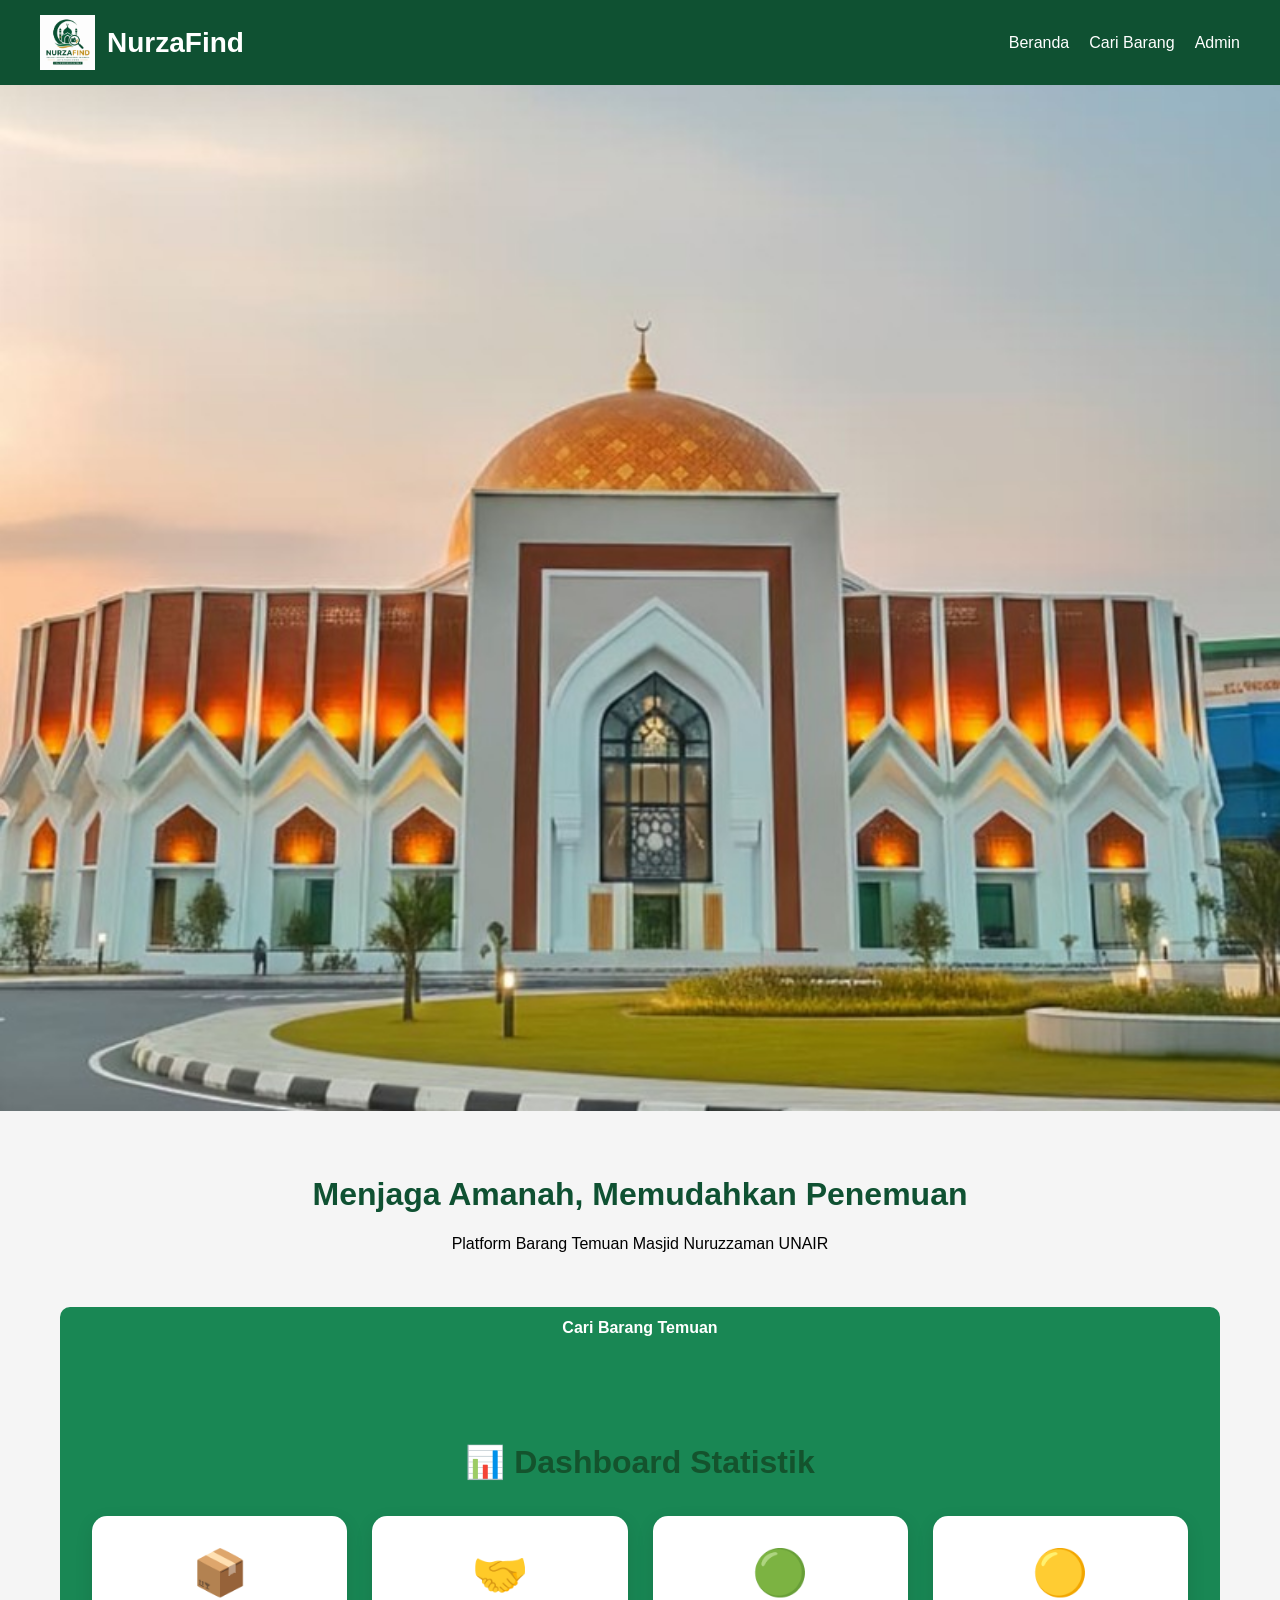
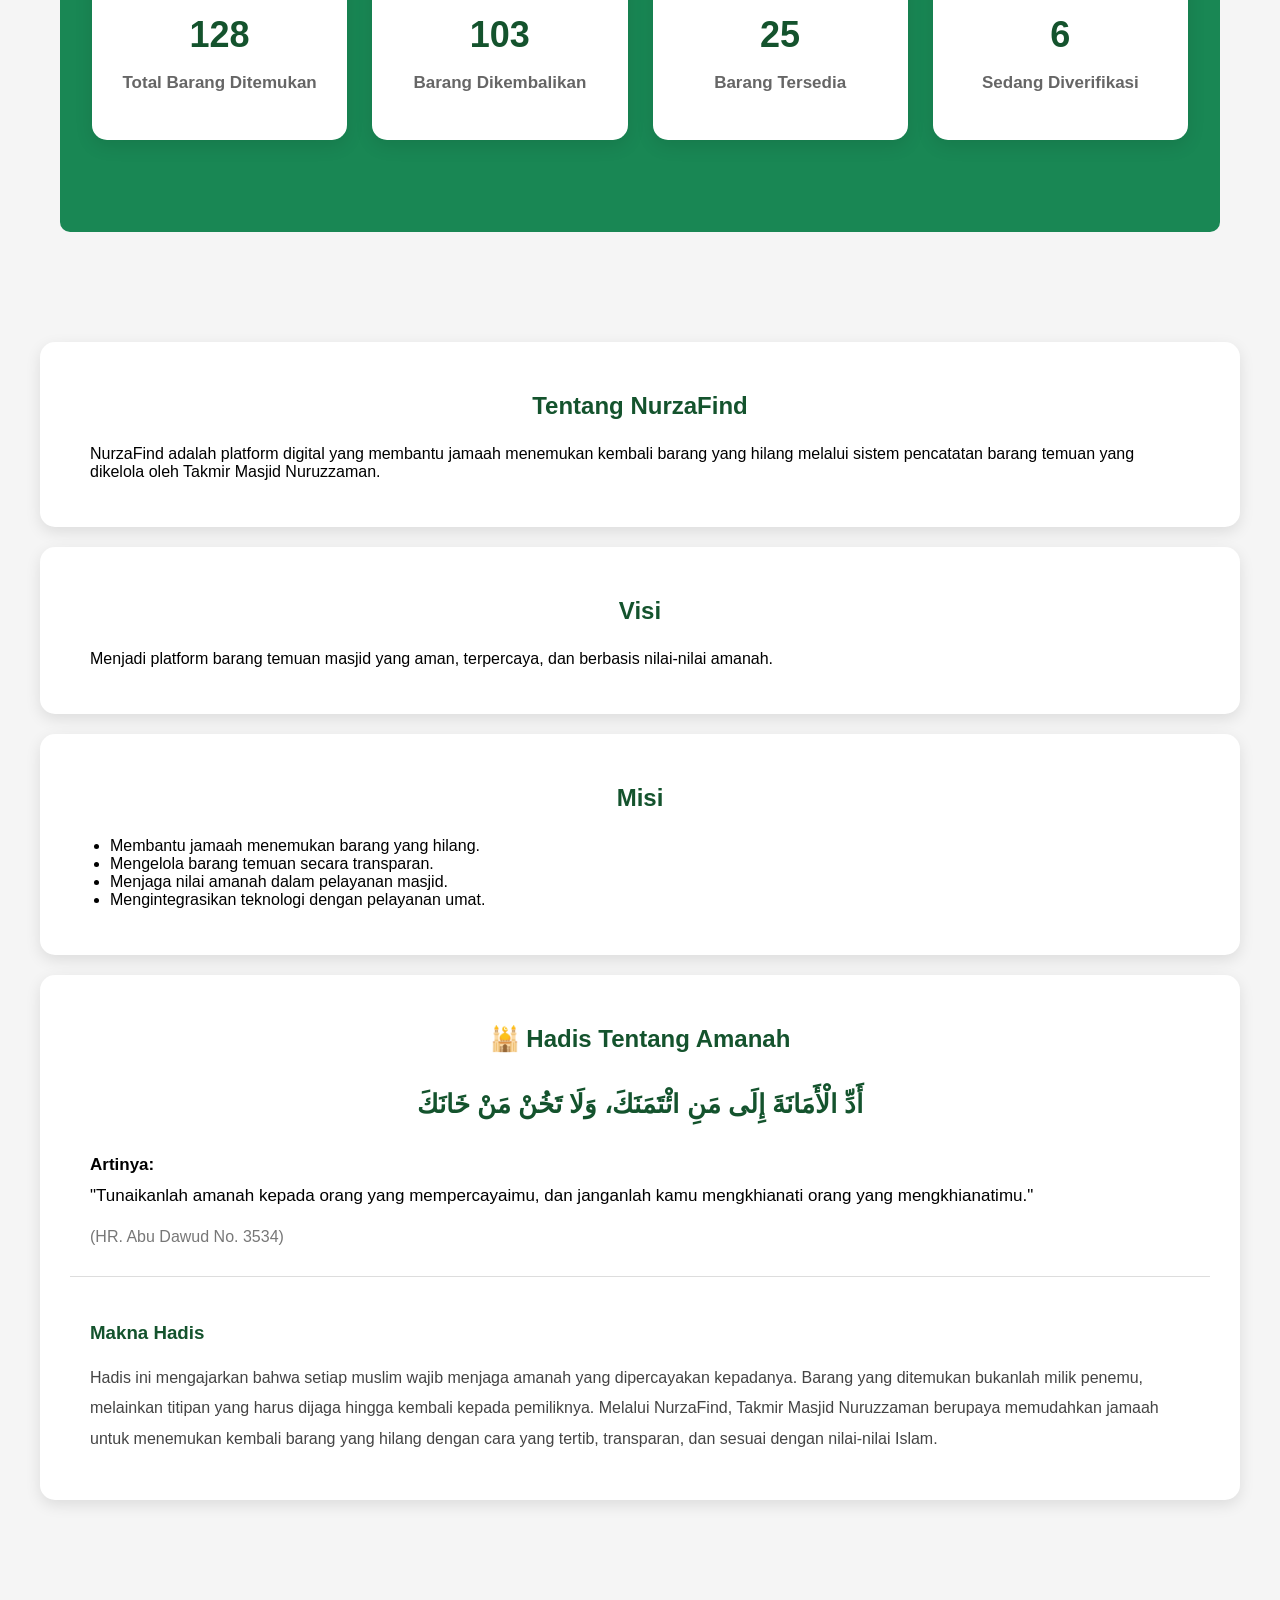
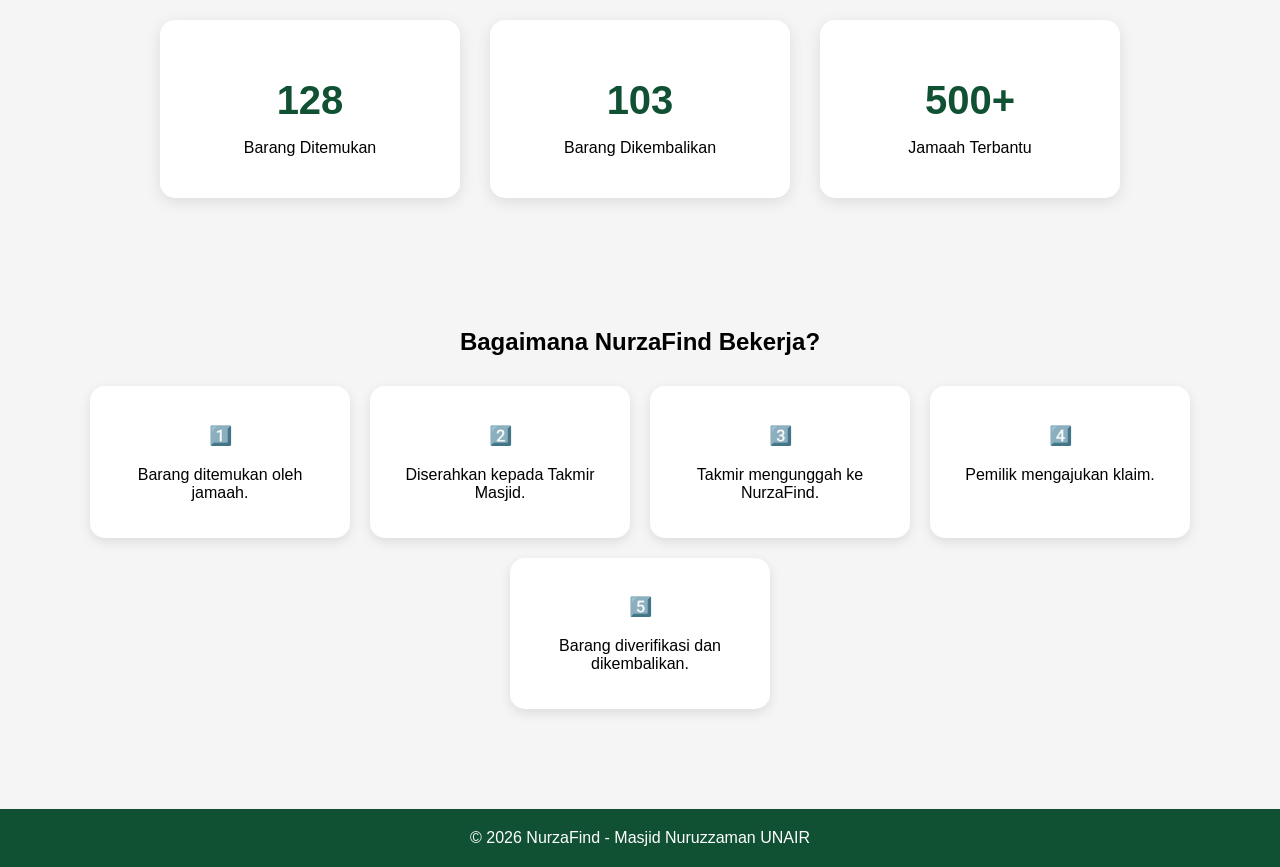
==== index.html @ e304e498 "Prototype NurzaFind" ====
<!DOCTYPE html>
<html lang="id">

<head>
    <meta charset="UTF-8">
    <meta name="viewport" content="width=device-width, initial-scale=1.0">
    <title>NurzaFind</title>

    <link rel="stylesheet" href="style.css">
</head>

<body>

    <nav>
       <div class="logo">

    <img src="assets/logo.png" alt="NurzaFind Logo">

    <span>NurzaFind</span>

</div>

        <ul>
            <li><a href="index.html">Beranda</a></li>
            <li><a href="cari-barang.html">Cari Barang</a></li>
            <li><a href="login.html">Admin</a></li>

</li>
        </ul>
    </nav>

    <div class="hero">
        <img src="assets/Masjid.jpeg" alt="Masjid Nuruzzaman">
    </div>

    <div class="hero-text">
        <h1>Menjaga Amanah, Memudahkan Penemuan</h1>

        <p>
            Platform Barang Temuan Masjid Nuruzzaman UNAIR
        </p>

        <br>

       <a href="cari-barang.html" class="btn">
    Cari Barang Temuan

    <!-- Dashboard Statistik -->
<section class="dashboard-home">

    <h2>📊 Dashboard Statistik</h2>

    <div class="dashboard-grid">

        <div class="dashboard-card">
            <div class="icon">📦</div>
            <h3>128</h3>
            <p>Total Barang Ditemukan</p>
        </div>

        <div class="dashboard-card">
            <div class="icon">🤝</div>
            <h3>103</h3>
            <p>Barang Dikembalikan</p>
        </div>

        <div class="dashboard-card">
            <div class="icon">🟢</div>
            <h3>25</h3>
            <p>Barang Tersedia</p>
        </div>

        <div class="dashboard-card">
            <div class="icon">🟡</div>
            <h3>6</h3>
            <p>Sedang Diverifikasi</p>
        </div>

    </div>

</section>
</a>
        </a>
    </div>

    <div class="section">

        <div class="card">
            <h2>Tentang NurzaFind</h2>

            <p>
                NurzaFind adalah platform digital yang membantu jamaah
                menemukan kembali barang yang hilang melalui sistem
                pencatatan barang temuan yang dikelola oleh Takmir
                Masjid Nuruzzaman.
            </p>
        </div>

        <div class="card">
            <h2>Visi</h2>

            <p>
                Menjadi platform barang temuan masjid yang aman,
                terpercaya, dan berbasis nilai-nilai amanah.
            </p>
        </div>

        <div class="card">
            <h2>Misi</h2>

            <ul>
                <li>Membantu jamaah menemukan barang yang hilang.</li>
                <li>Mengelola barang temuan secara transparan.</li>
                <li>Menjaga nilai amanah dalam pelayanan masjid.</li>
                <li>Mengintegrasikan teknologi dengan pelayanan umat.</li>
            </ul>
        </div>

        <div class="card">

    <h2>🕌 Hadis Tentang Amanah</h2>

    <blockquote>
        أَدِّ الْأَمَانَةَ إِلَى مَنِ ائْتَمَنَكَ، وَلَا تَخُنْ مَنْ خَانَكَ
    </blockquote>

    <p class="arti">
        <strong>Artinya:</strong><br>
        "Tunaikanlah amanah kepada orang yang mempercayaimu, dan janganlah kamu mengkhianati orang yang mengkhianatimu."
    </p>

    <p class="sumber">
        (HR. Abu Dawud No. 3534)
    </p>

    <hr>

    <h3>Makna Hadis</h3>

    <p class="penjelasan">
        Hadis ini mengajarkan bahwa setiap muslim wajib menjaga amanah yang dipercayakan kepadanya. Barang yang ditemukan bukanlah milik penemu, melainkan titipan yang harus dijaga hingga kembali kepada pemiliknya. Melalui NurzaFind, Takmir Masjid Nuruzzaman berupaya memudahkan jamaah untuk menemukan kembali barang yang hilang dengan cara yang tertib, transparan, dan sesuai dengan nilai-nilai Islam.
    </p>

</div>

    </div>

    <div class="stats-home">

    <div class="stat-box">
        <h2>128</h2>
        <p>Barang Ditemukan</p>
    </div>

    <div class="stat-box">
        <h2>103</h2>
        <p>Barang Dikembalikan</p>
    </div>

    <div class="stat-box">
        <h2>500+</h2>
        <p>Jamaah Terbantu</p>
    </div>

</div>

<div class="alur">

    <h2>Bagaimana NurzaFind Bekerja?</h2>

    <div class="alur-container">

        <div class="alur-item">
            <h3>1️⃣</h3>
            <p>Barang ditemukan oleh jamaah.</p>
        </div>

        <div class="alur-item">
            <h3>2️⃣</h3>
            <p>Diserahkan kepada Takmir Masjid.</p>
        </div>

        <div class="alur-item">
            <h3>3️⃣</h3>
            <p>Takmir mengunggah ke NurzaFind.</p>
        </div>

        <div class="alur-item">
            <h3>4️⃣</h3>
            <p>Pemilik mengajukan klaim.</p>
        </div>

        <div class="alur-item">
            <h3>5️⃣</h3>
            <p>Barang diverifikasi dan dikembalikan.</p>
        </div>

    </div>

</div>


    <footer>
        © 2026 NurzaFind - Masjid Nuruzzaman UNAIR
    </footer>

</body>
</html>
---- style.css ----
body{
    margin:0;
    font-family:Arial, sans-serif;
    background-color:#f5f5f5;
}

nav{
    background:#0F5132;
    color:white;
    display:flex;
    justify-content:space-between;
    align-items:center;
    padding:15px 40px;
}

.logo{
    display:flex;
    align-items:center;
    gap:12px;
    font-size:28px;
    font-weight:700;
    color:white;
}

nav ul{
    list-style:none;
    display:flex;
    gap:20px;
    margin:0;
    padding:0;
}

nav a{
    color:white;
    text-decoration:none;
}

.hero img{
    width:100%;
    height: fit-content;
   object-fit: cover;
   object-position: center 50%
}

.hero-text{
    text-align:center;
    padding:40px;
}

.hero-text h1{
    color:#0F5132;
}

.btn{
    background:#198754;
    color:white;
    padding:12px 24px;
    text-decoration:none;
    border-radius:8px;
}

.section{
    max-width:1000px;
    margin:auto;
    padding:20px;
}

.card{
    background:white;
    padding:25px;
    margin-bottom:20px;
    border-radius:12px;
    box-shadow:0 2px 8px rgba(0,0,0,0.1);
}

footer{
    background:#0F5132;
    color:white;
    text-align:center;
    padding:20px;
    margin-top:40px;
}

.card:hover{
    transform:translateY(-5px);
    transition:0.3s;
}

input,
textarea{
    width:100%;
    padding:12px;
    border:1px solid #ccc;
    border-radius:8px;
}

button{
    border:none;
    cursor:pointer;
    font-size:16px;
}

.stats-container{
    display:flex;
    gap:20px;
    justify-content:center;
    flex-wrap:wrap;
}

.stat-box{
    background:white;
    padding:25px;
    width:220px;
    text-align:center;
    border-radius:12px;
    box-shadow:0 2px 8px rgba(0,0,0,0.1);
}

table{
    width:100%;
    border-collapse:collapse;
}

th,
td{
    border:1px solid #ddd;
    padding:12px;
    text-align:center;
}

th{
    background:#0F5132;
    color:white;
}

hr{
    margin:20px 0;
    border:none;
    border-top:1px solid #ddd;
}

.card img{
    border-radius:15px;
    margin-bottom:20px;
}

.section{
    max-width:1200px;
    margin:auto;
    padding:50px 20px;
}

.section h2{
    text-align:center;
    color:#0F5132;
    margin-bottom:15px;
}

.section p{
    text-align:center;
}

.barang-container{
    display:grid;
    grid-template-columns:repeat(auto-fit,minmax(300px,1fr));
    gap:30px;
    margin-top:40px;
}

.card{
    background:white;
    border-radius:15px;
    overflow:hidden;
    box-shadow:0 4px 12px rgba(0,0,0,0.15);
}

.card img{
    width:100%;
    height:220px;
    object-fit:cover;
}

.card h3{
    color:#0F5132;
    padding:15px 20px 0;
}

.card p{
    padding:0 20px;
    text-align:left;
}

.btn{
    display:block;
    margin:20px;
    text-align:center;
    background:#198754;
    color:white;
    text-decoration:none;
    padding:12px;
    border-radius:10px;
    font-weight:bold;
}

.btn:hover{
    background:#146c43;
}

#searchInput{

    width:100%;
    max-width:500px;

    display:block;

    margin:20px auto;

    padding:15px;

    border-radius:10px;

    border:1px solid #ccc;

    font-size:16px;

}

.stats-home{
    display:flex;
    justify-content:center;
    gap:30px;
    margin:50px 0;
    flex-wrap:wrap;
}

.stat-box{
    background:white;
    width:250px;
    padding:25px;
    border-radius:15px;
    text-align:center;
    box-shadow:0 4px 15px rgba(0,0,0,0.1);
}

.stat-box h2{
    color:#0F5132;
    font-size:40px;
    margin-bottom:10px;
}

.alur{
    padding:60px 20px;
    text-align:center;
}

.alur-container{
    display:flex;
    justify-content:center;
    gap:20px;
    flex-wrap:wrap;
    margin-top:30px;
}

.alur-item{
    background:white;
    width:220px;
    padding:20px;
    border-radius:15px;
    box-shadow:0 4px 12px rgba(0,0,0,0.1);
}

.detail-container{
    max-width:1100px;
    margin:50px auto;
    display:flex;
    gap:40px;
    align-items:flex-start;
}

.detail-image img{
    width:420px;
    height:420px;
    object-fit:cover;
    border-radius:15px;
    box-shadow:0 8px 20px rgba(0,0,0,.15);
}

.detail-info{
    flex:1;
}

.detail-info h1{
    font-size:36px;
    margin-bottom:20px;
}

.detail-info p{
    font-size:20px;
    margin:15px 0;
}

.detail-image img{
    width:450px;
    height:450px;
    object-fit:cover;
    border-radius:15px;
    display:block;
    margin:auto;
}

.detail-container{
    max-width:1100px;
    margin:50px auto;
    display:flex;
    gap:40px;
    align-items:flex-start;
}

.logo img{
    width:55px;
    height:55px;
    object-fit:contain;
}

/* ===========================
   DASHBOARD HOMEPAGE
=========================== */

.dashboard-home{
    max-width:1200px;
    margin:60px auto;
    padding:20px;
}

.dashboard-home h2{
    text-align:center;
    color:#14532D;
    margin-bottom:35px;
    font-size:32px;
}

.dashboard-grid{
    display:grid;
    grid-template-columns:repeat(auto-fit,minmax(220px,1fr));
    gap:25px;
}

.dashboard-card{
    background:#ffffff;
    border-radius:15px;
    padding:30px 20px;
    text-align:center;
    box-shadow:0 6px 18px rgba(0,0,0,0.1);
    transition:0.3s;
}

.dashboard-card:hover{
    transform:translateY(-8px);
}

.dashboard-card .icon{
    font-size:45px;
}

.dashboard-card h3{
    font-size:36px;
    color:#14532D;
    margin:15px 0;
}

.dashboard-card p{
    color:#666;
    font-size:17px;
}

.card{
    background:white;
    padding:30px;
    border-radius:15px;
    box-shadow:0 5px 15px rgba(0,0,0,0.1);
}

.card h2{
    text-align:center;
    color:#14532D;
    margin-bottom:25px;
}

.card blockquote{
    text-align:center;
    font-size:26px;
    line-height:2;
    color:#14532D;
    font-weight:bold;
    margin:20px 0;
}

.arti{
    text-align:center;
    font-size:17px;
    line-height:1.8;
}

.sumber{
    text-align:center;
    color:#777;
    margin-bottom:20px;
}

.card hr{
    margin:30px 0;
    border:none;
    border-top:1px solid #ddd;
}

.card h3{
    color:#14532D;
}

.penjelasan{
    text-align:justify;
    line-height:1.9;
    color:#444;
}
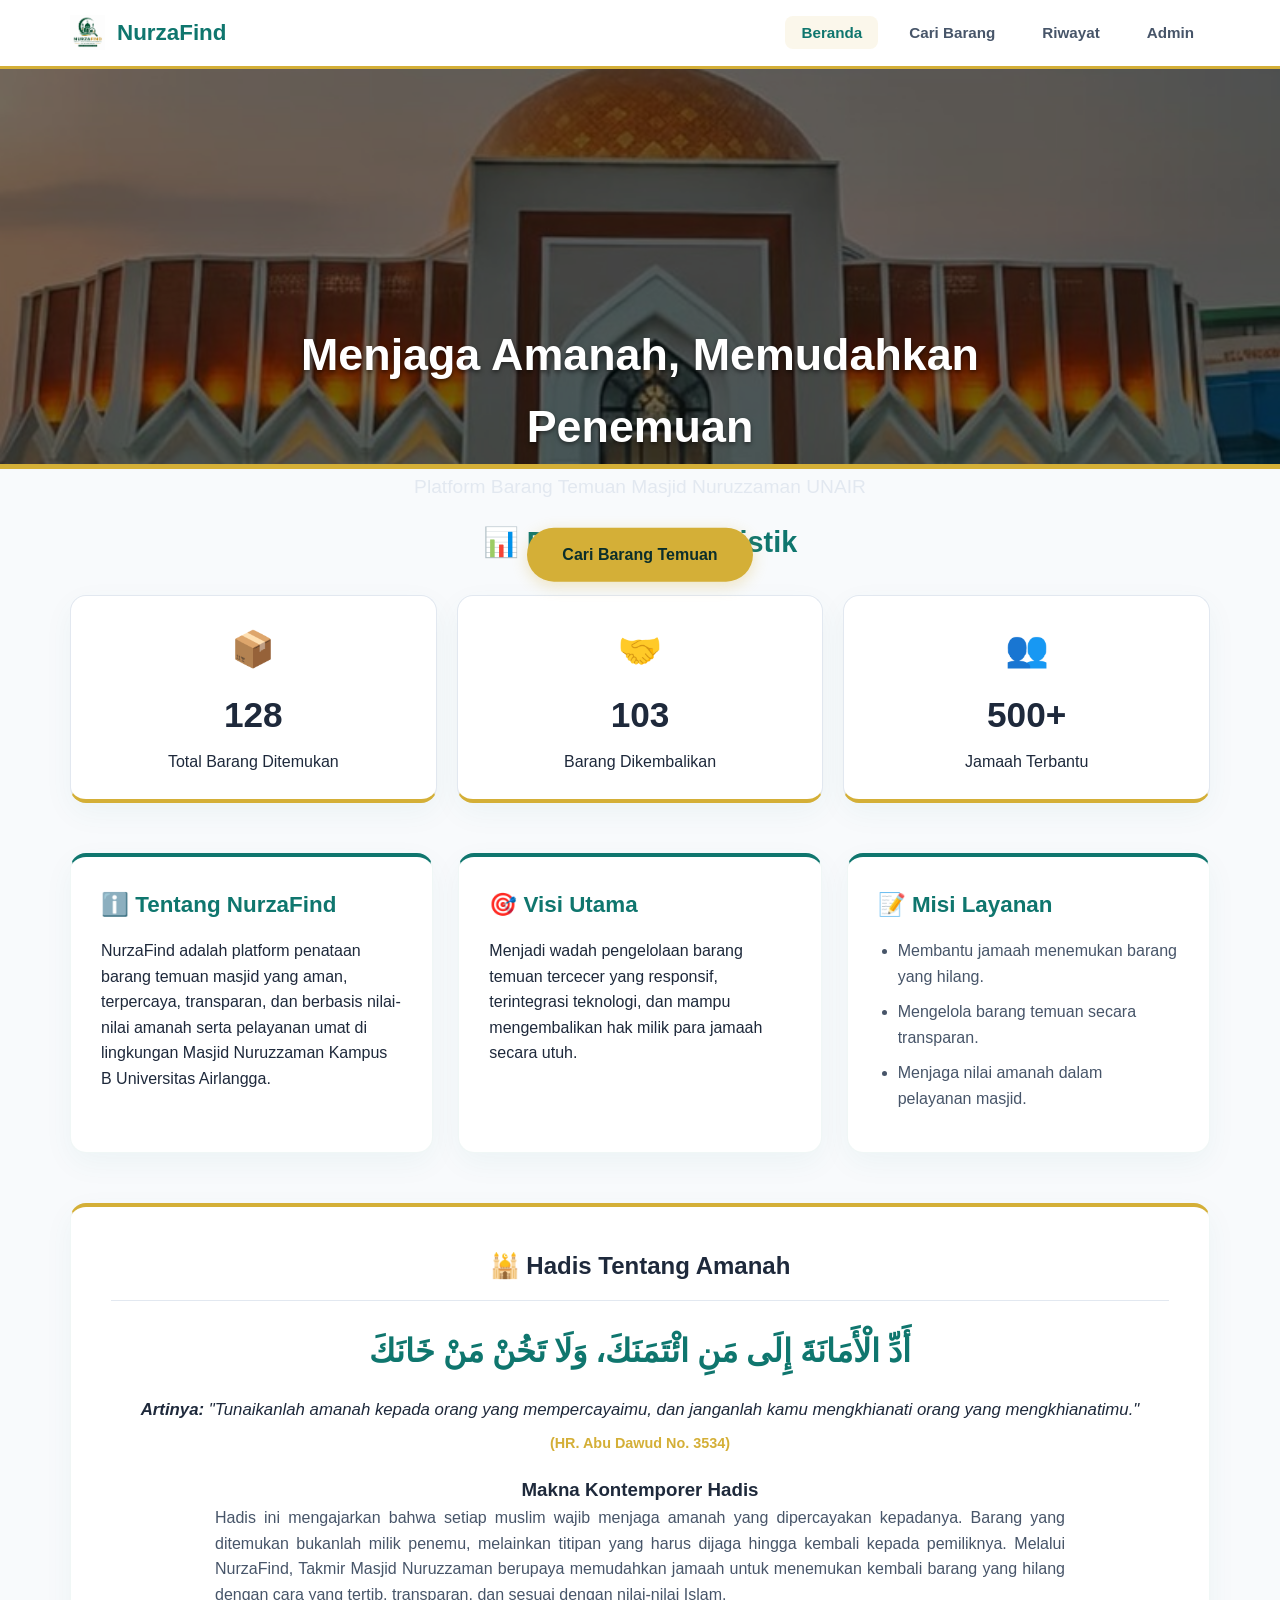
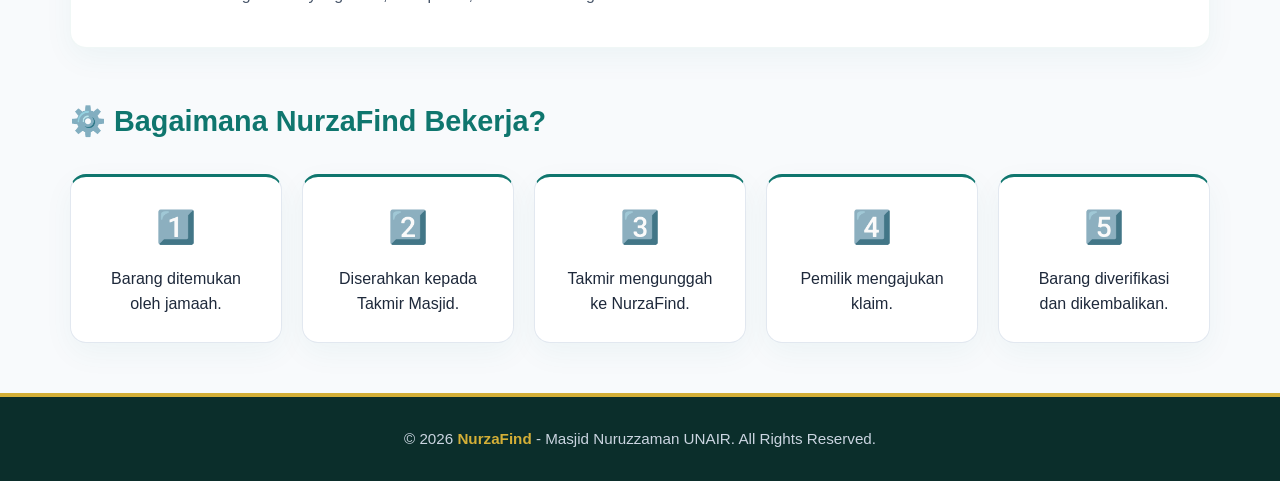
==== commit be6d6b65: "Update halaman riwayat dengan tema emas dan foto baru" ====
--- a/index.html
+++ b/index.html
@@ -4,29 +4,308 @@
 <head>
     <meta charset="UTF-8">
     <meta name="viewport" content="width=device-width, initial-scale=1.0">
-    <title>NurzaFind</title>
-
-    <link rel="stylesheet" href="style.css">
+    <title>NurzaFind | Sistem Informasi Barang Temuan Masjid Nuruzzaman</title>
+    <style>
+        :root {
+            --primary: #0f766e;
+            --primary-dark: #0b5e57;
+            --gold: #d4af37;
+            --gold-light: #fbf7eb;
+            --text: #1e293b;
+            --muted: #64748b;
+            --border: #e2e8f0;
+            --shadow: 0 10px 30px rgba(15, 118, 110, 0.05);
+            --radius: 16px;
+        }
+
+        * {
+            box-sizing: border-box;
+            margin: 0;
+            padding: 0;
+        }
+
+        body {
+            font-family: 'Segoe UI', Tahoma, Geneva, Verdana, sans-serif;
+            background: #f8fafc;
+            color: var(--text);
+            line-height: 1.6;
+        }
+
+        nav {
+            background: rgba(255, 255, 255, 0.95);
+            backdrop-filter: blur(10px);
+            border-bottom: 3px solid var(--gold);
+            position: sticky;
+            top: 0;
+            z-index: 1000;
+            padding: 15px 0;
+        }
+
+        .nav-container {
+            width: min(1140px, 92%);
+            margin: 0 auto;
+            display: flex;
+            justify-content: space-between;
+            align-items: center;
+        }
+
+        .logo {
+            display: flex;
+            align-items: center;
+            gap: 12px;
+            font-weight: 700;
+            font-size: 1.4rem;
+            color: var(--primary);
+        }
+
+        .logo img {
+            height: 35px;
+            width: auto;
+        }
+
+        nav ul {
+            display: flex;
+            list-style: none;
+            gap: 15px;
+        }
+
+        nav a {
+            text-decoration: none;
+            color: #475569;
+            font-weight: 600;
+            transition: 0.2s ease;
+            padding: 8px 16px;
+            border-radius: 8px;
+            font-size: 0.95rem;
+        }
+
+        nav a:hover, nav a.active {
+            color: var(--primary);
+            background: var(--gold-light);
+        }
+
+        .hero {
+            position: relative;
+            height: 400px;
+            overflow: hidden;
+            border-bottom: 5px solid var(--gold);
+        }
+
+        .hero img {
+            width: 100%;
+            height: 100%;
+            object-fit: cover;
+            filter: brightness(45%);
+        }
+
+        .hero-text {
+            position: absolute;
+            top: 50%;
+            left: 50%;
+            transform: translate(-50%, -50%);
+            text-align: center;
+            color: white;
+            width: min(800px, 90%);
+        }
+
+        .hero-text h1 {
+            font-size: 2.8rem;
+            margin-bottom: 10px;
+            text-shadow: 0 2px 4px rgba(0,0,0,0.5);
+        }
+
+        .hero-text p {
+            font-size: 1.2rem;
+            color: #e2e8f0;
+            margin-bottom: 25px;
+        }
+
+        .btn {
+            display: inline-block;
+            background: var(--gold);
+            color: #0b2e2b;
+            text-decoration: none;
+            padding: 14px 35px;
+            font-weight: 700;
+            border-radius: 30px;
+            transition: all 0.3s ease;
+            box-shadow: 0 4px 15px rgba(212, 175, 55, 0.3);
+        }
+
+        .btn:hover {
+            background: #e5bf43;
+            transform: translateY(-2px);
+        }
+
+        .section {
+            width: min(1140px, 92%);
+            margin: 50px auto;
+        }
+
+        .dashboard-home {
+            margin-bottom: 50px;
+            text-align: center;
+        }
+
+        .dashboard-home h2, .alur h2 {
+            color: var(--primary);
+            margin-bottom: 30px;
+            font-size: 1.8rem;
+        }
+
+        .dashboard-grid {
+            display: grid;
+            grid-template-columns: repeat(auto-fit, minmax(220px, 1fr));
+            gap: 20px;
+        }
+
+        .dashboard-card {
+            background: #ffffff;
+            padding: 25px;
+            border-radius: var(--radius);
+            text-align: center;
+            box-shadow: var(--shadow);
+            border: 1px solid var(--border);
+            border-bottom: 4px solid var(--gold);
+            transition: transform 0.3s ease;
+        }
+
+        .dashboard-card:hover {
+            transform: translateY(-5px);
+        }
+
+        .dashboard-card .icon {
+            font-size: 2.2rem;
+            margin-bottom: 10px;
+        }
+
+        .dashboard-card h3 {
+            font-size: 2.2rem;
+            color: var(--text);
+            margin-bottom: 5px;
+        }
+
+        .grid-container {
+            display: grid;
+            grid-template-columns: repeat(auto-fit, minmax(300px, 1fr));
+            gap: 25px;
+            margin-bottom: 50px;
+        }
+
+        .card {
+            background: #ffffff;
+            border-radius: var(--radius);
+            box-shadow: var(--shadow);
+            padding: 30px;
+            border: 1px solid rgba(15, 118, 110, 0.06);
+            border-top: 4px solid var(--primary);
+        }
+
+        .card h2 {
+            color: var(--primary);
+            font-size: 1.4rem;
+            margin-bottom: 15px;
+        }
+
+        .card ul {
+            padding-left: 20px;
+            color: #475569;
+        }
+
+        .card li {
+            margin-bottom: 10px;
+        }
+
+        .hadis-card {
+            background: #ffffff;
+            border-radius: var(--radius);
+            box-shadow: var(--shadow);
+            padding: 40px;
+            border: 1px solid rgba(15, 118, 110, 0.06);
+            border-top: 4px solid var(--gold);
+            text-align: center;
+            margin-bottom: 50px;
+        }
+
+        blockquote {
+            font-size: 2rem;
+            color: var(--primary);
+            font-weight: 700;
+            margin-bottom: 20px;
+            direction: rtl;
+            font-family: 'Times New Roman', Times, serif;
+        }
+
+        .arti {
+            font-size: 1.05rem;
+            color: var(--text);
+            margin-bottom: 8px;
+            font-style: italic;
+        }
+
+        .sumber {
+            font-size: 0.9rem;
+            color: var(--gold);
+            font-weight: bold;
+            margin-bottom: 20px;
+        }
+
+        .penjelasan {
+            color: #475569;
+            text-align: justify;
+            max-width: 850px;
+            margin: 0 auto;
+        }
+
+        .alur-container {
+            display: grid;
+            grid-template-columns: repeat(auto-fit, minmax(200px, 1fr));
+            gap: 20px;
+            margin-top: 20px;
+        }
+
+        .alur-item {
+            background: #ffffff;
+            padding: 25px;
+            border-radius: var(--radius);
+            text-align: center;
+            box-shadow: var(--shadow);
+            border: 1px solid var(--border);
+            border-top: 3px solid var(--primary);
+        }
+
+        .alur-item h3 {
+            font-size: 2rem;
+            margin-bottom: 12px;
+        }
+
+        footer {
+            background: #0b2e2b;
+            color: #cbd5e1;
+            text-align: center;
+            padding: 30px 0;
+            border-top: 4px solid var(--gold);
+            font-size: 0.95rem;
+            margin-top: 50px;
+        }
+    </style>
 </head>
 
 <body>
 
     <nav>
-       <div class="logo">
-
-    <img src="assets/logo.png" alt="NurzaFind Logo">
-
-    <span>NurzaFind</span>
-
-</div>
-
-        <ul>
-            <li><a href="index.html">Beranda</a></li>
-            <li><a href="cari-barang.html">Cari Barang</a></li>
-            <li><a href="login.html">Admin</a></li>
-
-</li>
-        </ul>
+        <div class="nav-container">
+            <div class="logo">
+                <img src="assets/logo.png" alt="Logo">
+                <span>NurzaFind</span>
+            </div>
+            <ul>
+                <li><a href="index.html" class="active">Beranda</a></li>
+                <li><a href="cari-barang.html">Cari Barang</a></li>
+                <li><a href="riwayat.html">Riwayat</a></li>
+                <li><a href="login.html">Admin</a></li>
+            </ul>
+        </div>
     </nav>
 
     <div class="hero">
@@ -35,173 +314,63 @@
 
     <div class="hero-text">
         <h1>Menjaga Amanah, Memudahkan Penemuan</h1>
-
-        <p>
-            Platform Barang Temuan Masjid Nuruzzaman UNAIR
-        </p>
-
-        <br>
-
-       <a href="cari-barang.html" class="btn">
-    Cari Barang Temuan
-
-    <!-- Dashboard Statistik -->
-<section class="dashboard-home">
-
-    <h2>📊 Dashboard Statistik</h2>
-
-    <div class="dashboard-grid">
-
-        <div class="dashboard-card">
-            <div class="icon">📦</div>
-            <h3>128</h3>
-            <p>Total Barang Ditemukan</p>
-        </div>
-
-        <div class="dashboard-card">
-            <div class="icon">🤝</div>
-            <h3>103</h3>
-            <p>Barang Dikembalikan</p>
-        </div>
-
-        <div class="dashboard-card">
-            <div class="icon">🟢</div>
-            <h3>25</h3>
-            <p>Barang Tersedia</p>
-        </div>
-
-        <div class="dashboard-card">
-            <div class="icon">🟡</div>
-            <h3>6</h3>
-            <p>Sedang Diverifikasi</p>
-        </div>
-
+        <p>Platform Barang Temuan Masjid Nuruzzaman UNAIR</p>
+        <a href="cari-barang.html" class="btn">Cari Barang Temuan</a>
     </div>
 
-</section>
-</a>
-        </a>
-    </div>
-
-    <div class="section">
-
-        <div class="card">
-            <h2>Tentang NurzaFind</h2>
-
-            <p>
-                NurzaFind adalah platform digital yang membantu jamaah
-                menemukan kembali barang yang hilang melalui sistem
-                pencatatan barang temuan yang dikelola oleh Takmir
-                Masjid Nuruzzaman.
-            </p>
-        </div>
-
-        <div class="card">
-            <h2>Visi</h2>
-
-            <p>
-                Menjadi platform barang temuan masjid yang aman,
-                terpercaya, dan berbasis nilai-nilai amanah.
-            </p>
-        </div>
-
-        <div class="card">
-            <h2>Misi</h2>
-
-            <ul>
-                <li>Membantu jamaah menemukan barang yang hilang.</li>
-                <li>Mengelola barang temuan secara transparan.</li>
-                <li>Menjaga nilai amanah dalam pelayanan masjid.</li>
-                <li>Mengintegrasikan teknologi dengan pelayanan umat.</li>
-            </ul>
-        </div>
-
-        <div class="card">
-
-    <h2>🕌 Hadis Tentang Amanah</h2>
-
-    <blockquote>
-        أَدِّ الْأَمَانَةَ إِلَى مَنِ ائْتَمَنَكَ، وَلَا تَخُنْ مَنْ خَانَكَ
-    </blockquote>
-
-    <p class="arti">
-        <strong>Artinya:</strong><br>
-        "Tunaikanlah amanah kepada orang yang mempercayaimu, dan janganlah kamu mengkhianati orang yang mengkhianatimu."
-    </p>
-
-    <p class="sumber">
-        (HR. Abu Dawud No. 3534)
-    </p>
-
-    <hr>
-
-    <h3>Makna Hadis</h3>
-
-    <p class="penjelasan">
-        Hadis ini mengajarkan bahwa setiap muslim wajib menjaga amanah yang dipercayakan kepadanya. Barang yang ditemukan bukanlah milik penemu, melainkan titipan yang harus dijaga hingga kembali kepada pemiliknya. Melalui NurzaFind, Takmir Masjid Nuruzzaman berupaya memudahkan jamaah untuk menemukan kembali barang yang hilang dengan cara yang tertib, transparan, dan sesuai dengan nilai-nilai Islam.
-    </p>
-
-</div>
-
-    </div>
-
-    <div class="stats-home">
-
-    <div class="stat-box">
-        <h2>128</h2>
-        <p>Barang Ditemukan</p>
-    </div>
-
-    <div class="stat-box">
-        <h2>103</h2>
-        <p>Barang Dikembalikan</p>
-    </div>
-
-    <div class="stat-box">
-        <h2>500+</h2>
-        <p>Jamaah Terbantu</p>
-    </div>
-
-</div>
-
-<div class="alur">
-
-    <h2>Bagaimana NurzaFind Bekerja?</h2>
-
-    <div class="alur-container">
-
-        <div class="alur-item">
-            <h3>1️⃣</h3>
-            <p>Barang ditemukan oleh jamaah.</p>
-        </div>
-
-        <div class="alur-item">
-            <h3>2️⃣</h3>
-            <p>Diserahkan kepada Takmir Masjid.</p>
-        </div>
-
-        <div class="alur-item">
-            <h3>3️⃣</h3>
-            <p>Takmir mengunggah ke NurzaFind.</p>
-        </div>
-
-        <div class="alur-item">
-            <h3>4️⃣</h3>
-            <p>Pemilik mengajukan klaim.</p>
-        </div>
-
-        <div class="alur-item">
-            <h3>5️⃣</h3>
-            <p>Barang diverifikasi dan dikembalikan.</p>
-        </div>
-
-    </div>
-
-</div>
-
+    <main class="section">
+        <section class="dashboard-home">
+            <h2>📊 Dashboard Statistik</h2>
+            <div class="dashboard-grid">
+                <div class="dashboard-card"><div class="icon">📦</div><h3>128</h3><p>Total Barang Ditemukan</p></div>
+                <div class="dashboard-card"><div class="icon">🤝</div><h3>103</h3><p>Barang Dikembalikan</p></div>
+                <div class="dashboard-card"><div class="icon">👥</div><h3>500+</h3><p>Jamaah Terbantu</p></div>
+            </div>
+        </section>
+
+        <section class="grid-container">
+            <div class="card">
+                <h2>ℹ️ Tentang NurzaFind</h2>
+                <p>NurzaFind adalah platform penataan barang temuan masjid yang aman, terpercaya, transparan, dan berbasis nilai-nilai amanah serta pelayanan umat di lingkungan Masjid Nuruzzaman Kampus B Universitas Airlangga.</p>
+            </div>
+            <div class="card">
+                <h2>🎯 Visi Utama</h2>
+                <p>Menjadi wadah pengelolaan barang temuan tercecer yang responsif, terintegrasi teknologi, dan mampu mengembalikan hak milik para jamaah secara utuh.</p>
+            </div>
+            <div class="card">
+                <h2>📝 Misi Layanan</h2>
+                <ul>
+                    <li>Membantu jamaah menemukan barang yang hilang.</li>
+                    <li>Mengelola barang temuan secara transparan.</li>
+                    <li>Menjaga nilai amanah dalam pelayanan masjid.</li>
+                </ul>
+            </div>
+        </section>
+
+        <section class="hadis-card">
+            <h2>🕌 Hadis Tentang Amanah</h2>
+            <hr style="border: 0; height: 1px; background: var(--border); margin: 15px 0 25px;">
+            <blockquote>أَدِّ الْأَمَانَةَ إِلَى مَنِ ائْتَمَنَكَ، وَلَا تَخُنْ مَنْ خَانَكَ</blockquote>
+            <p class="arti"><strong>Artinya:</strong> "Tunaikanlah amanah kepada orang yang mempercayaimu, dan janganlah kamu mengkhianati orang yang mengkhianatimu."</p>
+            <p class="sumber">(HR. Abu Dawud No. 3534)</p>
+            <h3>Makna Kontemporer Hadis</h3>
+            <p class="penjelasan">Hadis ini mengajarkan bahwa setiap muslim wajib menjaga amanah yang dipercayakan kepadanya. Barang yang ditemukan bukanlah milik penemu, melainkan titipan yang harus dijaga hingga kembali kepada pemiliknya. Melalui NurzaFind, Takmir Masjid Nuruzzaman berupaya memudahkan jamaah untuk menemukan kembali barang yang hilang dengan cara yang tertib, transparan, dan sesuai dengan nilai-nilai Islam.</p>
+        </section>
+
+        <section class="alur">
+            <h2>⚙️ Bagaimana NurzaFind Bekerja?</h2>
+            <div class="alur-container">
+                <div class="alur-item"><h3>1️⃣</h3><p>Barang ditemukan oleh jamaah.</p></div>
+                <div class="alur-item"><h3>2️⃣</h3><p>Diserahkan kepada Takmir Masjid.</p></div>
+                <div class="alur-item"><h3>3️⃣</h3><p>Takmir mengunggah ke NurzaFind.</p></div>
+                <div class="alur-item"><h3>4️⃣</h3><p>Pemilik mengajukan klaim.</p></div>
+                <div class="alur-item"><h3>5️⃣</h3><p>Barang diverifikasi dan dikembalikan.</p></div>
+            </div>
+        </section>
+    </main>
 
     <footer>
-        © 2026 NurzaFind - Masjid Nuruzzaman UNAIR
+        <p>&copy; 2026 <span style="color:var(--gold); font-weight: bold;">NurzaFind</span> - Masjid Nuruzzaman UNAIR. All Rights Reserved.</p>
     </footer>
 
 </body>
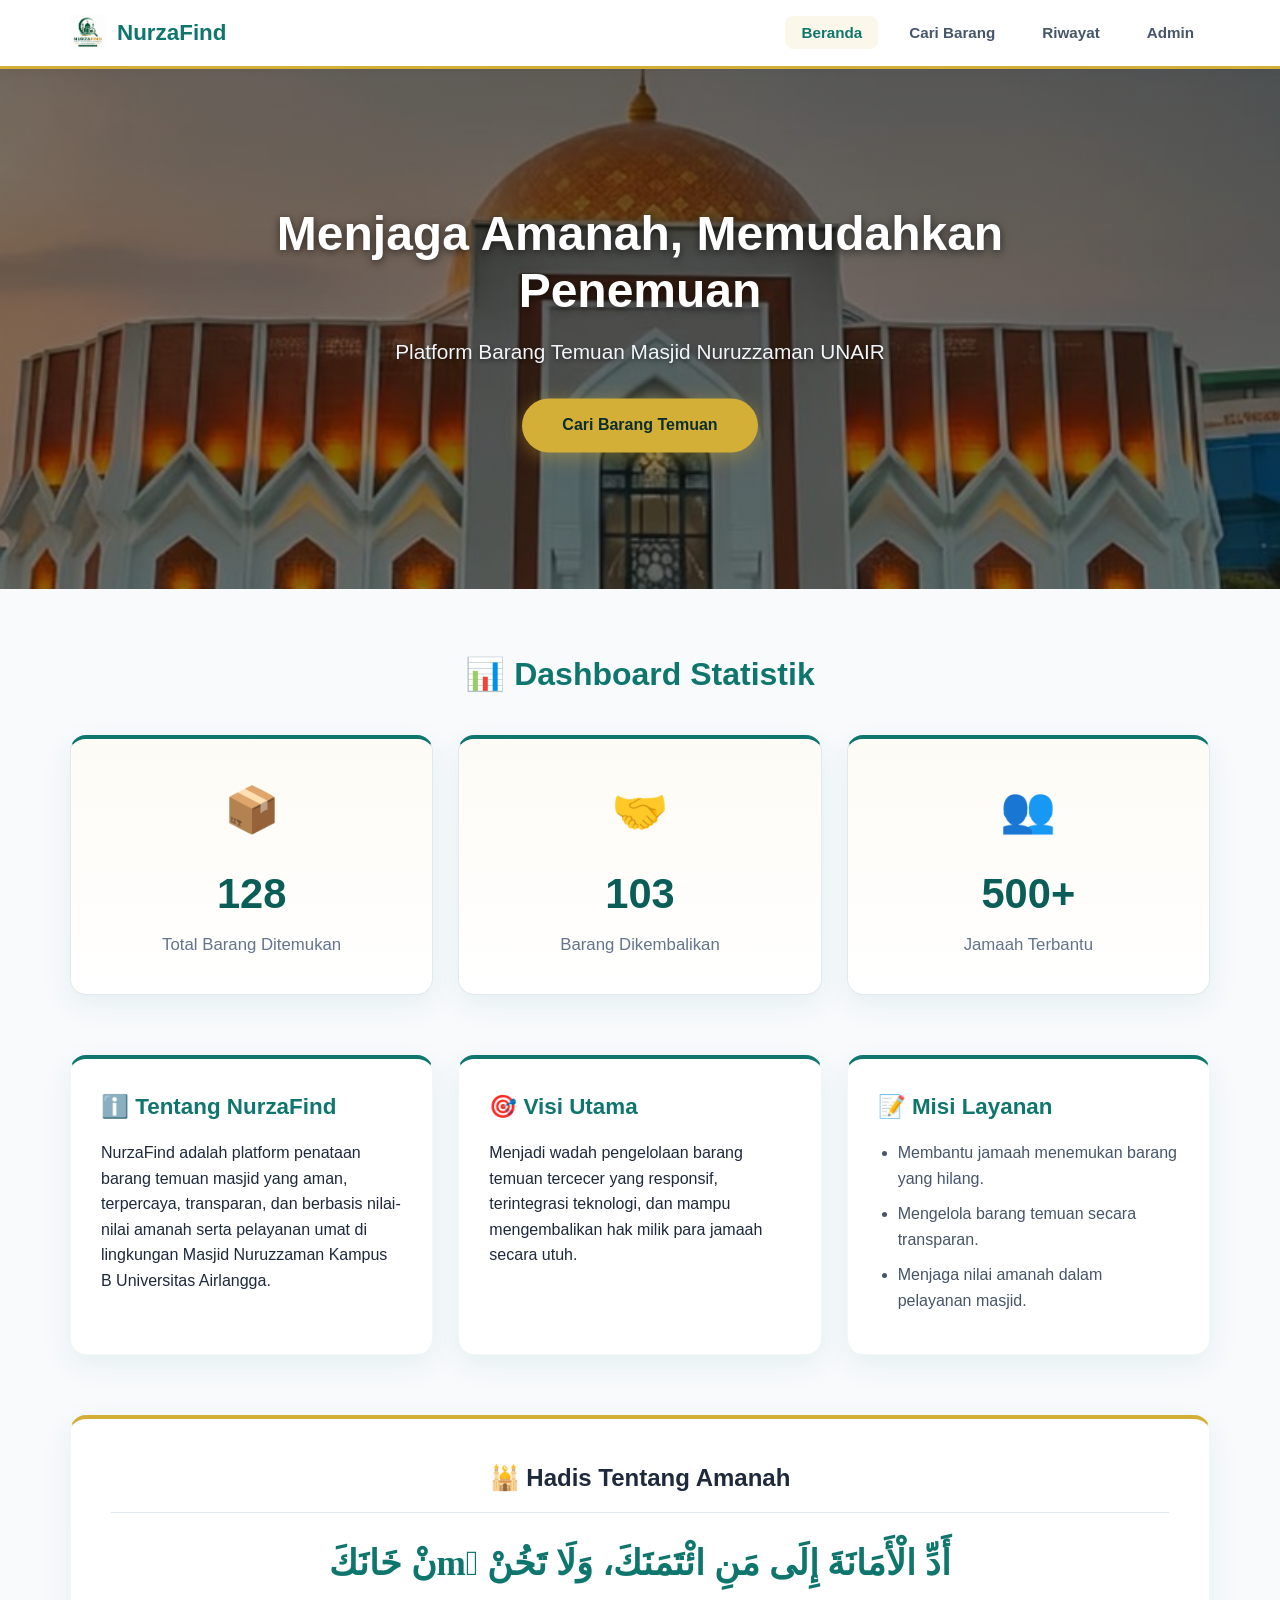
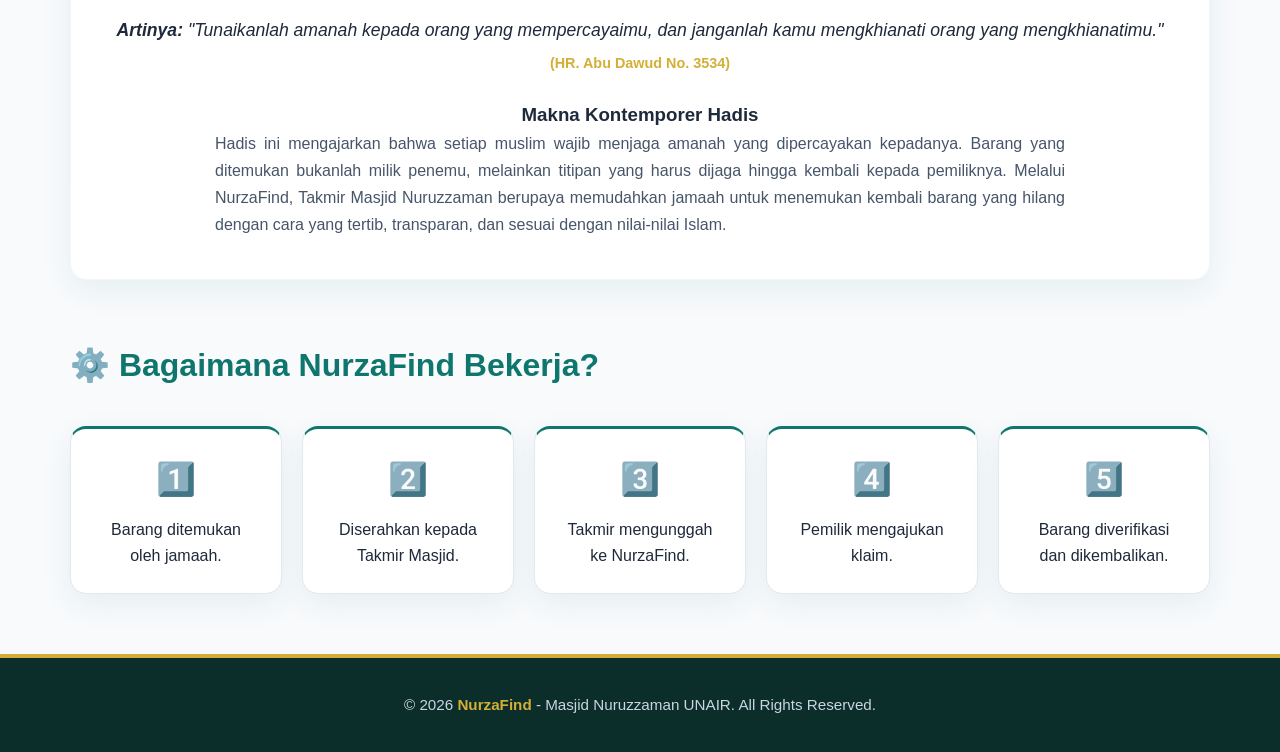
==== commit 831a7d2a: "message" ====
--- a/index.html
+++ b/index.html
@@ -14,7 +14,7 @@
             --text: #1e293b;
             --muted: #64748b;
             --border: #e2e8f0;
-            --shadow: 0 10px 30px rgba(15, 118, 110, 0.05);
+            --shadow: 0 10px 30px rgba(15, 118, 110, 0.08);
             --radius: 16px;
         }
 
@@ -31,6 +31,7 @@
             line-height: 1.6;
         }
 
+        /* NAVBAR */
         nav {
             background: rgba(255, 255, 255, 0.95);
             backdrop-filter: blur(10px);
@@ -39,6 +40,7 @@
             top: 0;
             z-index: 1000;
             padding: 15px 0;
+            box-shadow: 0 2px 10px rgba(0,0,0,0.03);
         }
 
         .nav-container {
@@ -84,18 +86,32 @@
             background: var(--gold-light);
         }
 
-        .hero {
+        /* HERO SECTION - PERBAIKAN TOTAL */
+        .hero-container {
             position: relative;
-            height: 400px;
+            width: 100%;
+            height: 520px; /* Tinggi ideal layar desktop */
+            background: var(--primary-dark);
             overflow: hidden;
-            border-bottom: 5px solid var(--gold);
-        }
-
-        .hero img {
+        }
+
+        .hero-container::after {
+            content: '';
+            position: absolute;
+            top: 0;
+            left: 0;
+            width: 100%;
+            height: 100%;
+            background: linear-gradient(rgba(0, 0, 0, 0.55), rgba(0, 0, 0, 0.45));
+            z-index: 1;
+        }
+
+        .hero-container img {
             width: 100%;
             height: 100%;
             object-fit: cover;
-            filter: brightness(45%);
+            object-position: center center;
+            display: block;
         }
 
         .hero-text {
@@ -106,18 +122,22 @@
             text-align: center;
             color: white;
             width: min(800px, 90%);
+            z-index: 2;
         }
 
         .hero-text h1 {
-            font-size: 2.8rem;
-            margin-bottom: 10px;
+            font-size: 3rem;
+            margin-bottom: 15px;
+            text-shadow: 0 2px 8px rgba(0,0,0,0.6);
+            font-weight: 800;
+            line-height: 1.2;
+        }
+
+        .hero-text p {
+            font-size: 1.3rem;
+            color: #f1f5f9;
+            margin-bottom: 30px;
             text-shadow: 0 2px 4px rgba(0,0,0,0.5);
-        }
-
-        .hero-text p {
-            font-size: 1.2rem;
-            color: #e2e8f0;
-            margin-bottom: 25px;
         }
 
         .btn {
@@ -125,71 +145,104 @@
             background: var(--gold);
             color: #0b2e2b;
             text-decoration: none;
-            padding: 14px 35px;
+            padding: 14px 40px;
             font-weight: 700;
             border-radius: 30px;
             transition: all 0.3s ease;
-            box-shadow: 0 4px 15px rgba(212, 175, 55, 0.3);
+            box-shadow: 0 4px 20px rgba(212, 175, 55, 0.4);
         }
 
         .btn:hover {
             background: #e5bf43;
-            transform: translateY(-2px);
-        }
-
+            transform: translateY(-3px);
+            box-shadow: 0 6px 25px rgba(212, 175, 55, 0.5);
+        }
+
+        /* LAYOUT & CARDS */
         .section {
             width: min(1140px, 92%);
-            margin: 50px auto;
-        }
-
+            margin: 60px auto;
+        }
+
+        /* UPDATE: DASHBOARD STATISTIK BIAR BAGUS & MEWAH */
         .dashboard-home {
-            margin-bottom: 50px;
+            margin-bottom: 60px;
             text-align: center;
         }
 
         .dashboard-home h2, .alur h2 {
             color: var(--primary);
-            margin-bottom: 30px;
-            font-size: 1.8rem;
+            margin-bottom: 35px;
+            font-size: 2rem;
+            font-weight: 700;
         }
 
         .dashboard-grid {
             display: grid;
-            grid-template-columns: repeat(auto-fit, minmax(220px, 1fr));
-            gap: 20px;
+            grid-template-columns: repeat(auto-fit, minmax(260px, 1fr));
+            gap: 25px;
         }
 
         .dashboard-card {
             background: #ffffff;
-            padding: 25px;
+            padding: 35px 25px;
             border-radius: var(--radius);
             text-align: center;
             box-shadow: var(--shadow);
             border: 1px solid var(--border);
-            border-bottom: 4px solid var(--gold);
-            transition: transform 0.3s ease;
+            border-top: 4px solid var(--primary);
+            position: relative;
+            overflow: hidden;
+            transition: all 0.3s ease;
+        }
+
+        .dashboard-card::before {
+            content: '';
+            position: absolute;
+            top: 0;
+            left: 0;
+            width: 100%;
+            height: 100%;
+            background: linear-gradient(180deg, var(--gold-light) 0%, rgba(255,255,255,0) 100%);
+            opacity: 0.5;
+            transition: opacity 0.3s;
         }
 
         .dashboard-card:hover {
-            transform: translateY(-5px);
+            transform: translateY(-8px);
+            box-shadow: 0 15px 35px rgba(15, 118, 110, 0.12);
+            border-top-color: var(--gold);
         }
 
         .dashboard-card .icon {
-            font-size: 2.2rem;
-            margin-bottom: 10px;
+            font-size: 2.8rem;
+            margin-bottom: 15px;
+            position: relative;
+            z-index: 2;
         }
 
         .dashboard-card h3 {
-            font-size: 2.2rem;
-            color: var(--text);
+            font-size: 2.6rem;
+            color: var(--primary-dark);
             margin-bottom: 5px;
+            font-weight: 800;
+            position: relative;
+            z-index: 2;
+        }
+
+        .dashboard-card p {
+            font-size: 1.05rem;
+            color: var(--muted);
+            font-weight: 500;
+            position: relative;
+            z-index: 2;
         }
 
         .grid-container {
             display: grid;
             grid-template-columns: repeat(auto-fit, minmax(300px, 1fr));
             gap: 25px;
-            margin-bottom: 50px;
+            margin-bottom: 60px;
         }
 
         .card {
@@ -199,6 +252,11 @@
             padding: 30px;
             border: 1px solid rgba(15, 118, 110, 0.06);
             border-top: 4px solid var(--primary);
+            transition: transform 0.3s;
+        }
+
+        .card:hover {
+            transform: translateY(-3px);
         }
 
         .card h2 {
@@ -216,6 +274,7 @@
             margin-bottom: 10px;
         }
 
+        /* HADIS SECTION */
         .hadis-card {
             background: #ffffff;
             border-radius: var(--radius);
@@ -224,20 +283,21 @@
             border: 1px solid rgba(15, 118, 110, 0.06);
             border-top: 4px solid var(--gold);
             text-align: center;
-            margin-bottom: 50px;
+            margin-bottom: 60px;
         }
 
         blockquote {
-            font-size: 2rem;
+            font-size: 2.2rem;
             color: var(--primary);
             font-weight: 700;
-            margin-bottom: 20px;
+            margin-bottom: 25px;
             direction: rtl;
             font-family: 'Times New Roman', Times, serif;
+            line-height: 1.5;
         }
 
         .arti {
-            font-size: 1.05rem;
+            font-size: 1.1rem;
             color: var(--text);
             margin-bottom: 8px;
             font-style: italic;
@@ -247,7 +307,7 @@
             font-size: 0.9rem;
             color: var(--gold);
             font-weight: bold;
-            margin-bottom: 20px;
+            margin-bottom: 25px;
         }
 
         .penjelasan {
@@ -255,13 +315,15 @@
             text-align: justify;
             max-width: 850px;
             margin: 0 auto;
-        }
-
+            line-height: 1.7;
+        }
+
+        /* ALUR CARA KERJA */
         .alur-container {
             display: grid;
             grid-template-columns: repeat(auto-fit, minmax(200px, 1fr));
             gap: 20px;
-            margin-top: 20px;
+            margin-top: 25px;
         }
 
         .alur-item {
@@ -272,6 +334,12 @@
             box-shadow: var(--shadow);
             border: 1px solid var(--border);
             border-top: 3px solid var(--primary);
+            transition: transform 0.3s;
+        }
+
+        .alur-item:hover {
+            transform: translateY(-5px);
+            border-top-color: var(--gold);
         }
 
         .alur-item h3 {
@@ -279,14 +347,50 @@
             margin-bottom: 12px;
         }
 
+        /* FOOTER */
         footer {
             background: #0b2e2b;
             color: #cbd5e1;
             text-align: center;
-            padding: 30px 0;
+            padding: 35px 0;
             border-top: 4px solid var(--gold);
             font-size: 0.95rem;
-            margin-top: 50px;
+            margin-top: 60px;
+        }
+
+        /* RESPONSIVE KHUSUS MOBILE (HP) */
+        @media (max-width: 768px) {
+            .nav-container {
+                flex-direction: column;
+                gap: 15px;
+            }
+
+            nav ul {
+                gap: 8px;
+            }
+
+            nav a {
+                padding: 6px 12px;
+                font-size: 0.85rem;
+            }
+
+            .hero-container {
+                height: 380px; /* Tinggi disesuaikan di layar HP agar tidak gantung */
+            }
+
+            .hero-text h1 {
+                font-size: 1.8rem;
+            }
+
+            .hero-text p {
+                font-size: 1rem;
+                margin-bottom: 20px;
+            }
+
+            .btn {
+                padding: 10px 25px;
+                font-size: 0.9rem;
+            }
         }
     </style>
 </head>
@@ -308,23 +412,34 @@
         </div>
     </nav>
 
-    <div class="hero">
+    <div class="hero-container">
         <img src="assets/Masjid.jpeg" alt="Masjid Nuruzzaman">
-    </div>
-
-    <div class="hero-text">
-        <h1>Menjaga Amanah, Memudahkan Penemuan</h1>
-        <p>Platform Barang Temuan Masjid Nuruzzaman UNAIR</p>
-        <a href="cari-barang.html" class="btn">Cari Barang Temuan</a>
+        <div class="hero-text">
+            <h1>Menjaga Amanah, Memudahkan Penemuan</h1>
+            <p>Platform Barang Temuan Masjid Nuruzzaman UNAIR</p>
+            <a href="cari-barang.html" class="btn">Cari Barang Temuan</a>
+        </div>
     </div>
 
     <main class="section">
         <section class="dashboard-home">
             <h2>📊 Dashboard Statistik</h2>
             <div class="dashboard-grid">
-                <div class="dashboard-card"><div class="icon">📦</div><h3>128</h3><p>Total Barang Ditemukan</p></div>
-                <div class="dashboard-card"><div class="icon">🤝</div><h3>103</h3><p>Barang Dikembalikan</p></div>
-                <div class="dashboard-card"><div class="icon">👥</div><h3>500+</h3><p>Jamaah Terbantu</p></div>
+                <div class="dashboard-card">
+                    <div class="icon">📦</div>
+                    <h3>128</h3>
+                    <p>Total Barang Ditemukan</p>
+                </div>
+                <div class="dashboard-card">
+                    <div class="icon">🤝</div>
+                    <h3>103</h3>
+                    <p>Barang Dikembalikan</p>
+                </div>
+                <div class="dashboard-card">
+                    <div class="icon">👥</div>
+                    <h3>500+</h3>
+                    <p>Jamaah Terbantu</p>
+                </div>
             </div>
         </section>
 
@@ -350,7 +465,7 @@
         <section class="hadis-card">
             <h2>🕌 Hadis Tentang Amanah</h2>
             <hr style="border: 0; height: 1px; background: var(--border); margin: 15px 0 25px;">
-            <blockquote>أَدِّ الْأَمَانَةَ إِلَى مَنِ ائْتَمَنَكَ، وَلَا تَخُنْ مَنْ خَانَكَ</blockquote>
+            <blockquote>أَدِّ الْأَمَانَةَ إِلَى مَنِ ائْتَمَنَكَ، وَلَا تَخُنْ mَنْ خَانَكَ</blockquote>
             <p class="arti"><strong>Artinya:</strong> "Tunaikanlah amanah kepada orang yang mempercayaimu, dan janganlah kamu mengkhianati orang yang mengkhianatimu."</p>
             <p class="sumber">(HR. Abu Dawud No. 3534)</p>
             <h3>Makna Kontemporer Hadis</h3>
